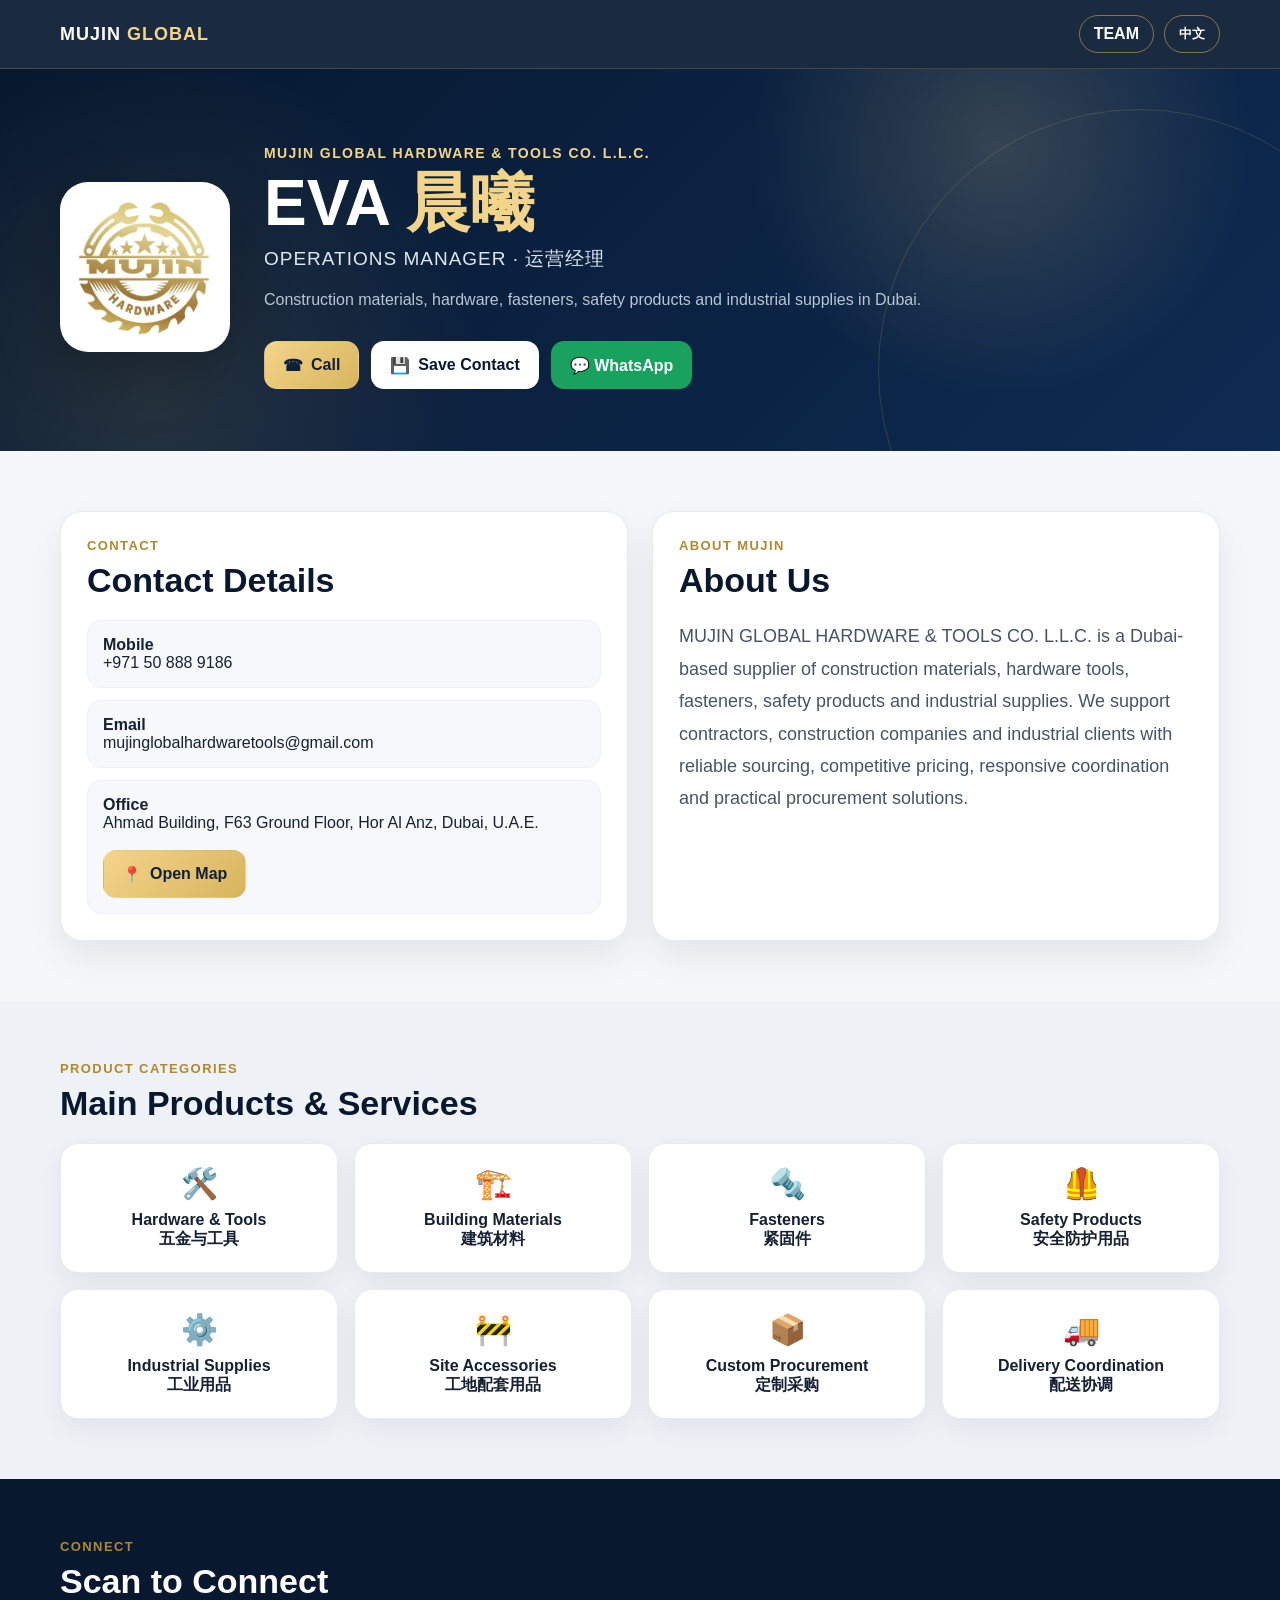
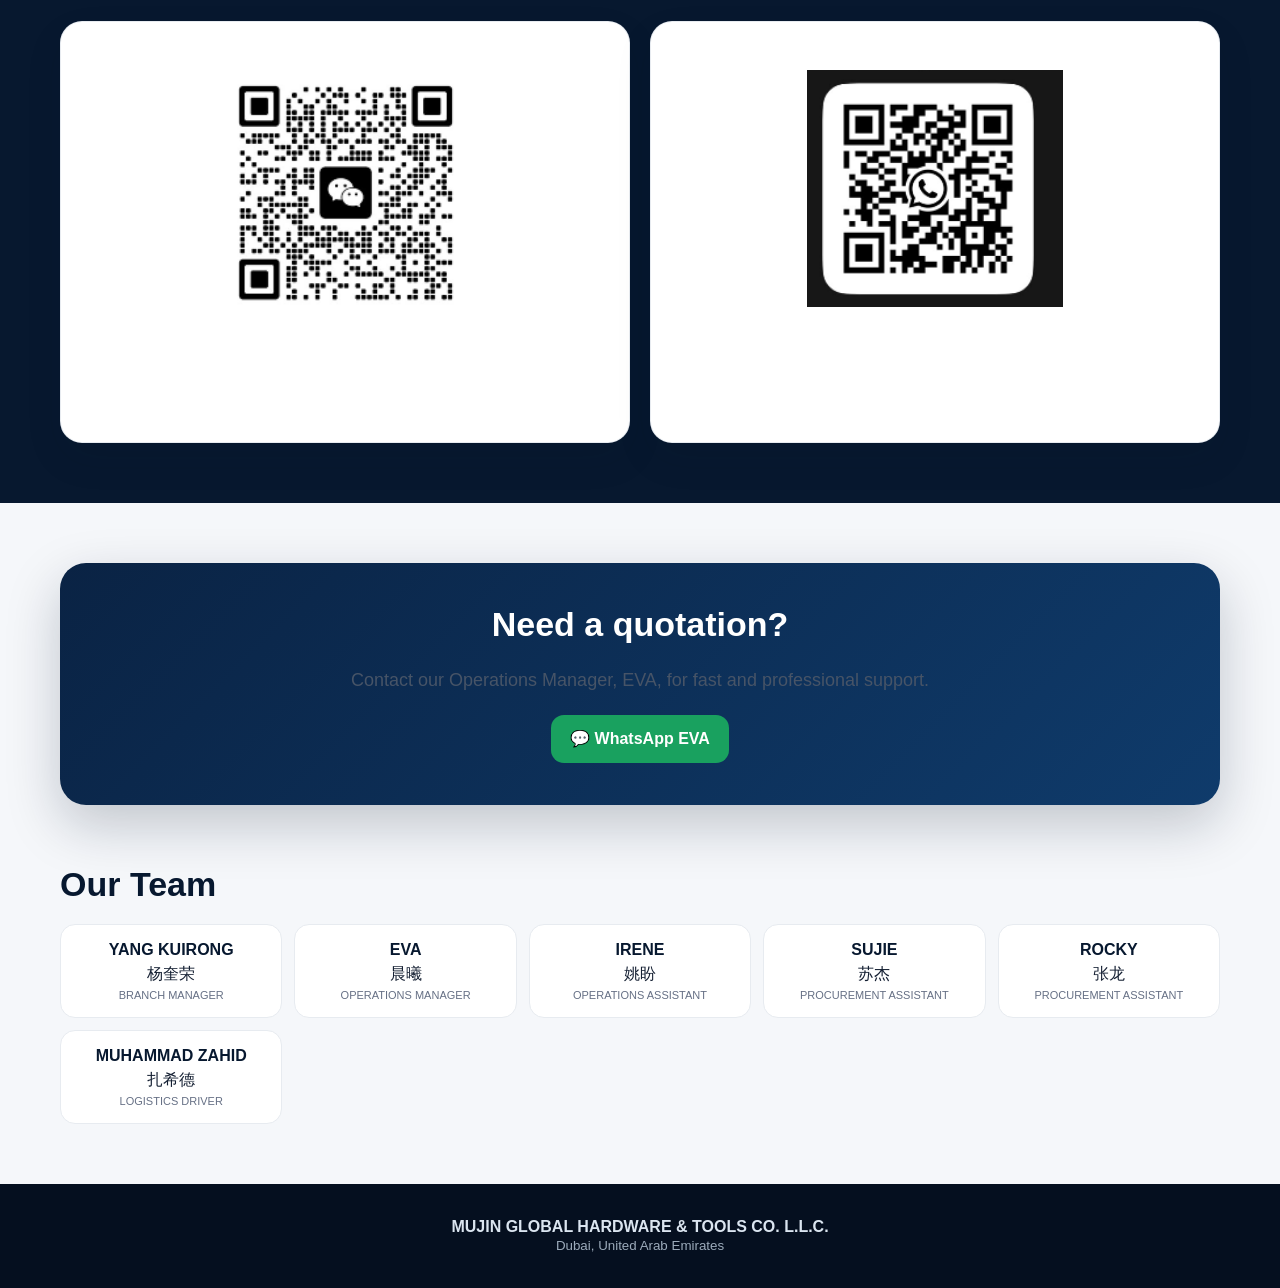
==== eva.html @ eae4a521 "Add files via upload" ====
<!doctype html>
<html lang="en">
<head>
<meta charset="utf-8">
<meta name="viewport" content="width=device-width,initial-scale=1">
<title>EVA | MUJIN GLOBAL</title>
<meta name="description" content="Digital business card of EVA at MUJIN GLOBAL">
<link rel="stylesheet" href="style.css">
</head>
<body>
<header class="topbar">
  <div class="container nav">
    <a class="brand" href="index.html">MUJIN <span>GLOBAL</span></a>
    <div class="nav-actions"><a class="nav-link" href="index.html#team">TEAM</a><button class="lang-btn" id="langBtn">中文</button></div>
  </div>
</header>

<section class="hero">
  <div class="container hero-grid">
    <div class="logo-box"><img src="assets/company_mark.png" alt="MUJIN GLOBAL logo"></div>
    <div>
      <div class="kicker">MUJIN GLOBAL HARDWARE & TOOLS CO. L.L.C.</div>
      <h1>EVA <span style="color:var(--gold2)">晨曦</span></h1>
      <div class="role">OPERATIONS MANAGER · 运营经理</div>
      <div class="hero-note en">Construction materials, hardware, fasteners, safety products and industrial supplies in Dubai.</div>
      <div class="hero-note cn">迪拜建筑材料、五金工具、紧固件、安全防护用品及工业物资供应。</div>
      <div class="actions">
        <a class="btn gold" href="tel:+971508889186">☎ <span class="en">Call</span><span class="cn">拨打电话</span></a>
        <a class="btn white" href="vcards/eva.vcf" download>💾 <span class="en">Save Contact</span><span class="cn">保存联系人</span></a>
        <a class="btn green" href="https://wa.me/971508889186?text=Hello%20EVA,%20I%20would%20like%20to%20make%20an%20inquiry." target="_blank">💬 WhatsApp</a>
      </div>
    </div>
  </div>
</section>

<section class="section">
  <div class="container grid-2">
    <div class="card">
      <div class="eyebrow">CONTACT</div>
      <h2 class="en">Contact Details</h2><h2 class="cn">联系方式</h2>
      <div class="contact-list">
        <div class="contact-item"><strong>Mobile</strong><br>+971 50 888 9186</div>
        <div class="contact-item"><strong>Email</strong><br><a href="mailto:mujinglobalhardwaretools@gmail.com">mujinglobalhardwaretools@gmail.com</a></div>
        <div class="contact-item"><strong class="en">Office</strong><strong class="cn">公司地址</strong><br>Ahmad Building, F63 Ground Floor, Hor Al Anz, Dubai, U.A.E.<br><br><a class="btn gold" target="_blank" href="https://www.google.com/maps/search/?api=1&query=Ahmad+Building+F63+Ground+Floor+Hor+Al+Anz+Dubai">📍 <span class="en">Open Map</span><span class="cn">打开地图</span></a></div>
      </div>
    </div>
    <div class="card">
      <div class="eyebrow">ABOUT MUJIN</div>
      <h2 class="en">About Us</h2><h2 class="cn">公司介绍</h2>
      <p class="lead en">MUJIN GLOBAL HARDWARE & TOOLS CO. L.L.C. is a Dubai-based supplier of construction materials, hardware tools, fasteners, safety products and industrial supplies. We support contractors, construction companies and industrial clients with reliable sourcing, competitive pricing, responsive coordination and practical procurement solutions.</p>
      <p class="lead cn">MUJIN GLOBAL HARDWARE & TOOLS CO. L.L.C. 是一家位于迪拜的建筑材料、五金工具、紧固件、安全防护用品及工业物资供应商。我们为承包商、建筑公司及工业客户提供可靠寻源、有竞争力的价格、及时协调与高效采购解决方案。</p>
    </div>
  </div>
</section>

<section class="section alt">
  <div class="container">
    <div class="eyebrow">PRODUCT CATEGORIES</div>
    <h2 class="en">Main Products & Services</h2>
    <h2 class="cn">主营产品与服务</h2>
    <div class="products"><div class="product"><b>🛠️</b><span class="en">Hardware & Tools</span><span class="cn">五金与工具</span></div>
<div class="product"><b>🏗️</b><span class="en">Building Materials</span><span class="cn">建筑材料</span></div>
<div class="product"><b>🔩</b><span class="en">Fasteners</span><span class="cn">紧固件</span></div>
<div class="product"><b>🦺</b><span class="en">Safety Products</span><span class="cn">安全防护用品</span></div>
<div class="product"><b>⚙️</b><span class="en">Industrial Supplies</span><span class="cn">工业用品</span></div>
<div class="product"><b>🚧</b><span class="en">Site Accessories</span><span class="cn">工地配套用品</span></div>
<div class="product"><b>📦</b><span class="en">Custom Procurement</span><span class="cn">定制采购</span></div>
<div class="product"><b>🚚</b><span class="en">Delivery Coordination</span><span class="cn">配送协调</span></div></div>
  </div>
</section>

<section class="section dark">
  <div class="container">
    <div class="eyebrow">CONNECT</div>
    <h2 class="en">Scan to Connect</h2>
    <h2 class="cn">扫码联系</h2>
    <div class="qr-grid">
      <div class="qr-card card">
        <img src="assets/eva_wechat.png" alt="WeChat QR">
        <h3>WeChat</h3>
        <p class="en">Scan to add EVA on WeChat</p>
        <p class="cn">扫码添加晨曦微信</p>
      </div>
      
      <div class="qr-card card">
        <img src="assets/eva_whatsapp.png" alt="WhatsApp QR">
        <h3>WhatsApp</h3>
        <p class="en">Scan to contact EVA</p>
        <p class="cn">扫码联系晨曦</p>
      </div>
    </div>
  </div>
</section>

<section class="section">
  <div class="container">
    <div class="cta">
      <h2 class="en">Need a quotation?</h2>
      <h2 class="cn">需要报价或采购咨询？</h2>
      <p class="lead en">Contact our Operations Manager, EVA, for fast and professional support.</p>
      <p class="lead cn">请联系运营经理 EVA，我们将及时为您提供专业支持。</p>
      <a class="btn green" href="https://wa.me/971508889186?text=Hello%20EVA,%20I%20would%20like%20to%20request%20a%20quotation." target="_blank">💬 WhatsApp EVA</a>
    </div>
  </div>
</section>

<section class="section" style="padding-top:0">
  <div class="container">
    <h2 class="en">Our Team</h2><h2 class="cn">团队名片</h2>
    <div class="team"><a href="yang.html"><strong>YANG KUIRONG</strong><span>杨奎荣</span><small>BRANCH MANAGER</small></a>
<a href="eva.html"><strong>EVA</strong><span>晨曦</span><small>OPERATIONS MANAGER</small></a>
<a href="irene.html"><strong>IRENE</strong><span>姚盼</span><small>OPERATIONS ASSISTANT</small></a>
<a href="sujie.html"><strong>SUJIE</strong><span>苏杰</span><small>PROCUREMENT ASSISTANT</small></a>
<a href="rocky.html"><strong>ROCKY</strong><span>张龙</span><small>PROCUREMENT ASSISTANT</small></a>
<a href="zahid.html"><strong>MUHAMMAD ZAHID</strong><span>扎希德</span><small>LOGISTICS DRIVER</small></a></div>
  </div>
</section>

<footer class="footer">
  <div class="container">
    <strong>MUJIN GLOBAL HARDWARE & TOOLS CO. L.L.C.</strong><br>
    <small>Dubai, United Arab Emirates</small>
  </div>
</footer>
<script src="app.js"></script>
</body>
</html>
---- style.css ----
:root{
  --navy:#07182f;
  --navy2:#0e2b52;
  --gold:#d8b45d;
  --gold2:#f3d58a;
  --cream:#f7f3e8;
  --white:#ffffff;
  --text:#152033;
  --muted:#667085;
  --green:#19a15f;
  --line:#e7ebf0;
}
*{box-sizing:border-box}
html{scroll-behavior:smooth}
body{
  margin:0;
  font-family:Inter,Arial,"Microsoft YaHei",sans-serif;
  color:var(--text);
  background:#f5f7fa;
}
a{text-decoration:none;color:inherit}
img{max-width:100%}
.container{width:min(1160px,92%);margin:auto}
.topbar{
  position:sticky;top:0;z-index:20;
  backdrop-filter:blur(16px);
  background:rgba(7,24,47,.92);
  border-bottom:1px solid rgba(216,180,93,.22);
}
.nav{min-height:68px;display:flex;align-items:center;justify-content:space-between;gap:18px}
.brand{font-weight:900;letter-spacing:1px;color:#fff;font-size:18px}
.brand span{color:var(--gold2)}
.nav-actions{display:flex;gap:10px;align-items:center}
.lang-btn,.nav-link{
  border:1px solid rgba(216,180,93,.55);
  color:#fff;background:transparent;padding:9px 14px;border-radius:999px;
  font-weight:800;cursor:pointer
}
.hero{
  position:relative;overflow:hidden;color:#fff;padding:76px 0 62px;
  background:
    radial-gradient(circle at 78% 20%,rgba(243,213,138,.18),transparent 24%),
    radial-gradient(circle at 12% 82%,rgba(216,180,93,.14),transparent 28%),
    linear-gradient(135deg,var(--navy) 0%,var(--navy2) 100%);
}
.hero:after{
  content:"";position:absolute;inset:auto -120px -180px auto;width:520px;height:520px;
  border:1px solid rgba(216,180,93,.18);border-radius:50%
}
.hero-grid{display:grid;grid-template-columns:170px 1fr;gap:34px;align-items:center;position:relative;z-index:1}
.logo-box{
  width:170px;height:170px;background:#fff;border-radius:28px;padding:16px;
  display:flex;align-items:center;justify-content:center;
  box-shadow:0 20px 60px rgba(0,0,0,.28)
}
.logo-box img{width:100%;height:100%;object-fit:contain}
.kicker{color:var(--gold2);font-weight:900;letter-spacing:1.4px;font-size:14px}
h1{font-size:clamp(38px,5vw,68px);line-height:1.02;margin:10px 0}
.role{font-size:19px;letter-spacing:1px;color:#dfe7f0}
.hero-note{margin-top:14px;color:#b9c6d4;max-width:760px;line-height:1.7}
.actions{display:flex;flex-wrap:wrap;gap:12px;margin-top:28px}
.btn{
  display:inline-flex;align-items:center;justify-content:center;gap:8px;
  min-height:48px;padding:13px 18px;border-radius:13px;font-weight:900;
  border:1px solid transparent;transition:.2s ease
}
.btn:hover{transform:translateY(-2px)}
.btn.gold{background:linear-gradient(135deg,var(--gold2),var(--gold));color:#10203a}
.btn.white{background:#fff;color:var(--navy)}
.btn.green{background:var(--green);color:#fff}
.btn.outline{border-color:rgba(255,255,255,.35);color:#fff}
.section{padding:60px 0}
.section.alt{background:#eef2f6}
.section.dark{background:var(--navy);color:#fff}
.section h2{font-size:34px;margin:0 0 20px;color:var(--navy)}
.section.dark h2{color:#fff}
.lead{font-size:18px;line-height:1.8;color:#475467}
.section.dark .lead{color:#cdd7e3}
.eyebrow{font-size:13px;letter-spacing:1.4px;font-weight:900;color:#b1882c;margin-bottom:8px}
.card{
  background:#fff;border-radius:22px;padding:26px;
  box-shadow:0 16px 38px rgba(16,24,40,.08);
  border:1px solid rgba(229,233,239,.9)
}
.grid-2{display:grid;grid-template-columns:1fr 1fr;gap:24px}
.grid-3{display:grid;grid-template-columns:repeat(3,1fr);gap:18px}
.products{display:grid;grid-template-columns:repeat(4,1fr);gap:16px}
.product{
  background:#fff;border-radius:18px;padding:22px;text-align:center;font-weight:900;
  border:1px solid var(--line);box-shadow:0 10px 28px rgba(16,24,40,.06)
}
.product b{display:block;font-size:30px;margin-bottom:10px}
.product span{display:block}
.contact-list{display:grid;gap:12px}
.contact-item{padding:15px;border-radius:14px;background:#f6f8fb;border:1px solid #edf0f4}
.qr-grid{display:grid;grid-template-columns:repeat(2,1fr);gap:20px}
.qr-card{text-align:center}
.qr-card img{width:min(280px,100%);aspect-ratio:1;object-fit:contain;background:#fff;border-radius:20px;padding:12px}
.qr-card h3{margin:12px 0 6px}
.feature{
  background:#fff;border:1px solid var(--line);border-radius:18px;padding:22px;
  box-shadow:0 10px 28px rgba(16,24,40,.05)
}
.feature b{font-size:26px;display:block;margin-bottom:10px}
.feature strong{display:block;color:var(--navy);margin-bottom:6px}
.cta{
  text-align:center;padding:42px;border-radius:26px;color:#fff;
  background:linear-gradient(135deg,#0a2344,#0f3b6b);
  box-shadow:0 20px 54px rgba(7,24,47,.22)
}
.cta h2{color:#fff}
.team{display:grid;grid-template-columns:repeat(5,1fr);gap:12px}
.team a{background:#fff;padding:16px;border-radius:15px;text-align:center;border:1px solid var(--line)}
.team strong{display:block;color:var(--navy);margin-bottom:5px}
.footer{background:#050f1f;color:#dbe5f0;padding:34px 0;text-align:center}
.footer small{color:#9cabbb}
.cn,.en{display:none}
body.lang-en .en{display:inline}
body.lang-zh .cn{display:inline}
body.lang-en div.en,body.lang-zh div.cn,
body.lang-en p.en,body.lang-zh p.cn,
body.lang-en h2.en,body.lang-zh h2.cn,
body.lang-en h3.en,body.lang-zh h3.cn{display:block}
@media(max-width:900px){
  .products{grid-template-columns:repeat(2,1fr)}
  .team{grid-template-columns:repeat(2,1fr)}
  .grid-3{grid-template-columns:1fr}
}
@media(max-width:680px){
  .hero{padding-top:52px}
  .hero-grid{grid-template-columns:1fr;text-align:center}
  .logo-box{margin:auto;width:145px;height:145px}
  .actions{justify-content:center}
  .grid-2,.qr-grid{grid-template-columns:1fr}
  .products{grid-template-columns:1fr 1fr}
  .nav-link{display:none}
  h1{font-size:44px}
  .section{padding:46px 0}
}

.department-block{margin-top:34px}
.department-heading{display:flex;align-items:center;gap:14px;margin-bottom:14px}
.department-heading h3{font-size:24px;margin:0;color:#fff}
.department-heading:after{content:"";height:1px;flex:1;background:rgba(255,255,255,.16)}
.department-grid{display:grid;grid-template-columns:repeat(2,1fr);gap:16px}
.staff-card{display:block;position:relative;overflow:hidden}
.staff-card h3{font-size:24px;margin:8px 0;color:var(--navy)}
.staff-card h3 span{color:#b1882c}
.staff-card p{color:var(--muted)}
.staff-icon{font-size:34px}
.open-card{color:#b1882c}
.team a small{display:block;color:#667085;margin-top:4px;font-size:11px}
@media(max-width:680px){
  .department-grid{grid-template-columns:1fr}
}
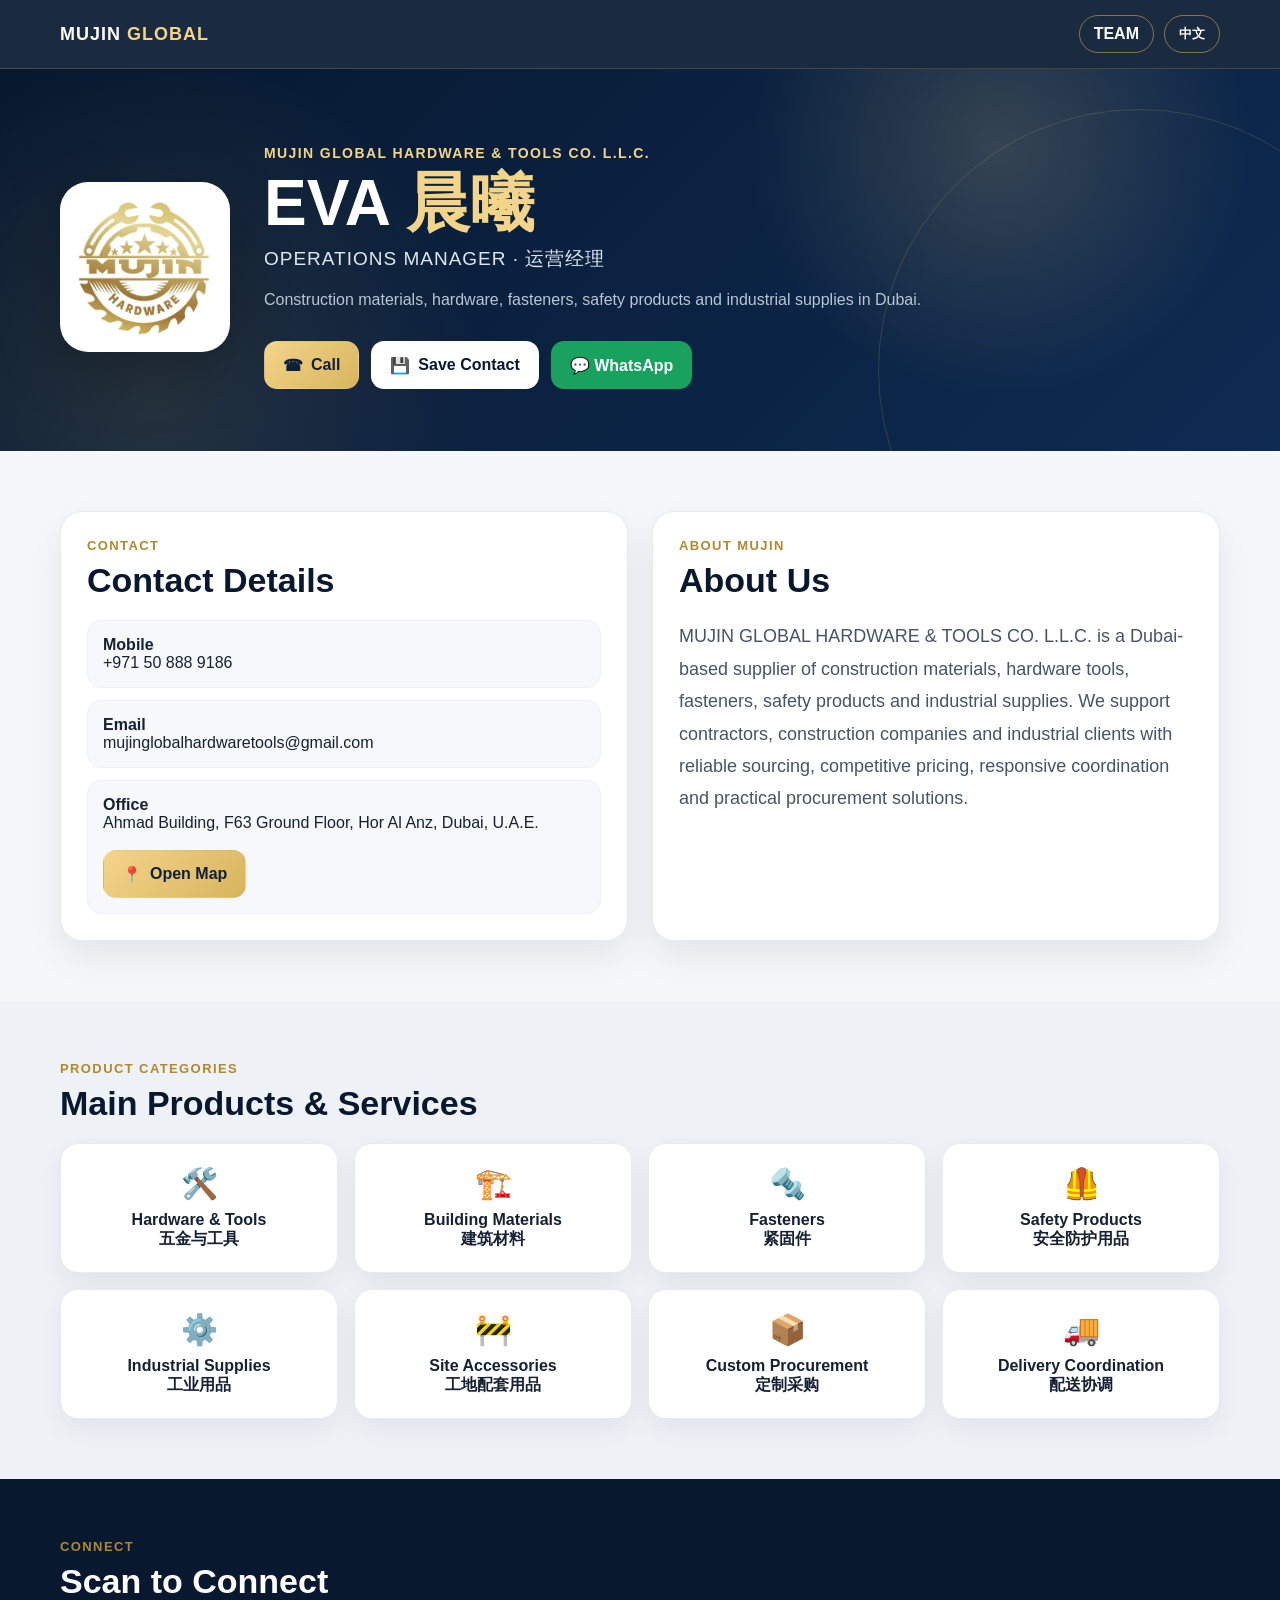
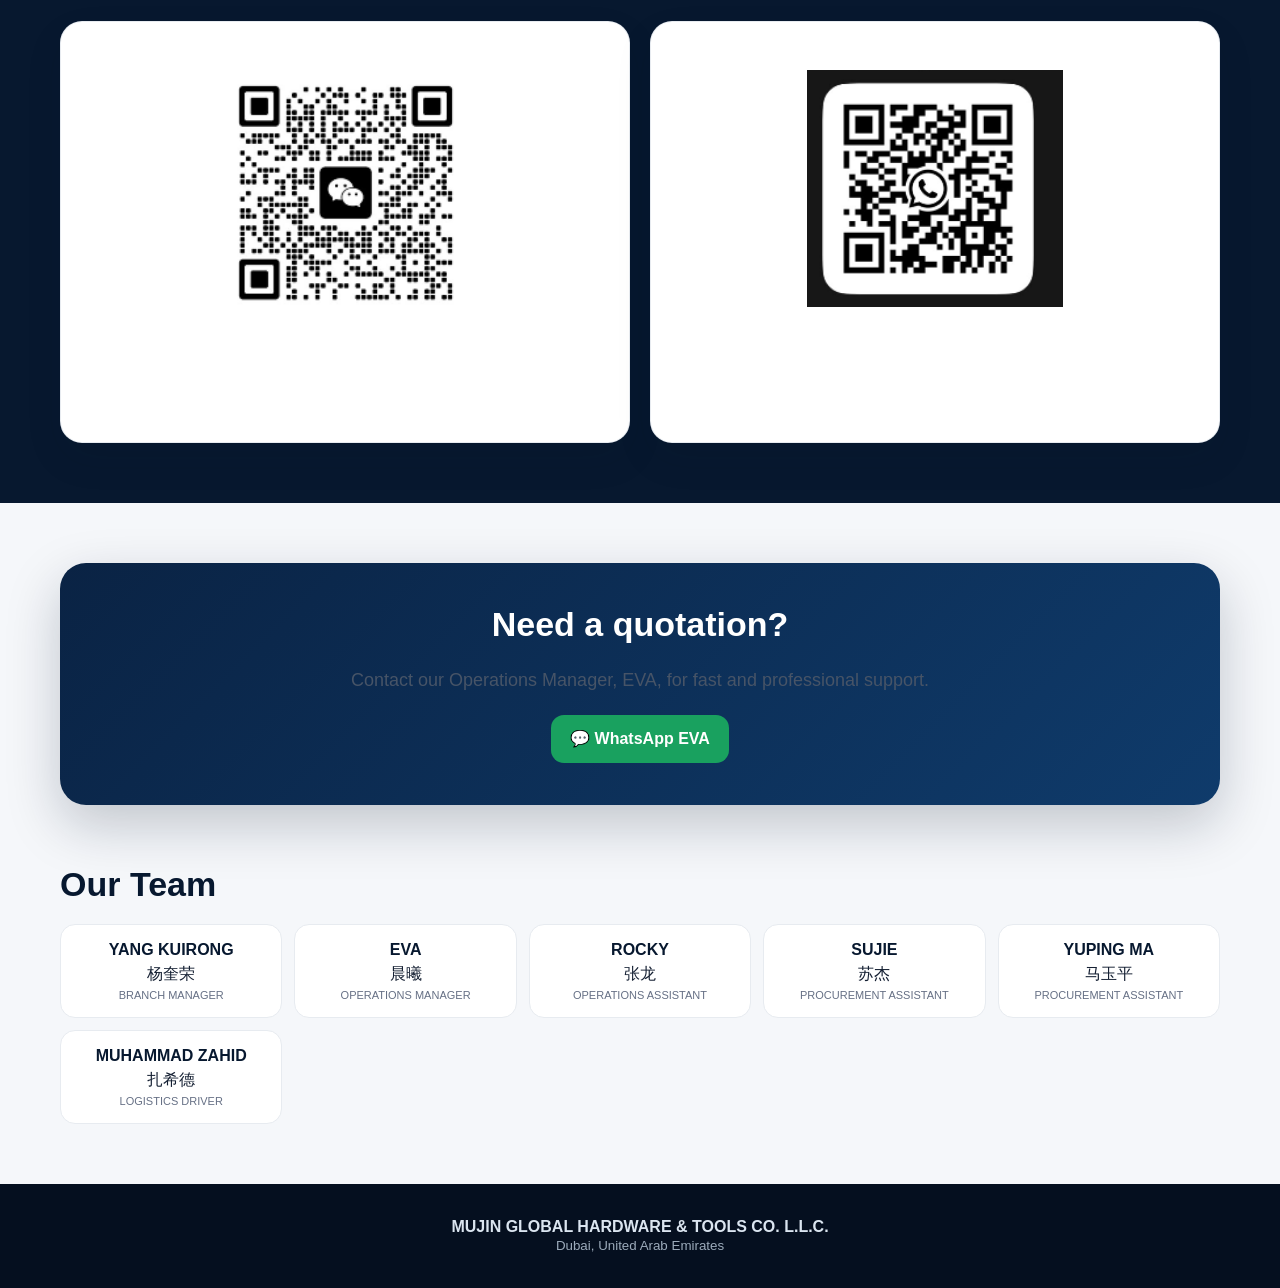
==== commit 27847cea: "Update eva.html" ====
--- a/eva.html
+++ b/eva.html
@@ -107,11 +107,11 @@
 <section class="section" style="padding-top:0">
   <div class="container">
     <h2 class="en">Our Team</h2><h2 class="cn">团队名片</h2>
-    <div class="team"><a href="yang.html"><strong>YANG KUIRONG</strong><span>杨奎荣</span><small>BRANCH MANAGER</small></a>
+        <div class="team"><a href="yang.html"><strong>YANG KUIRONG</strong><span>杨奎荣</span><small>BRANCH MANAGER</small></a>
 <a href="eva.html"><strong>EVA</strong><span>晨曦</span><small>OPERATIONS MANAGER</small></a>
-<a href="irene.html"><strong>IRENE</strong><span>姚盼</span><small>OPERATIONS ASSISTANT</small></a>
+<a href="rocky.html"><strong>ROCKY</strong><span>张龙</span><small>OPERATIONS ASSISTANT</small></a>
 <a href="sujie.html"><strong>SUJIE</strong><span>苏杰</span><small>PROCUREMENT ASSISTANT</small></a>
-<a href="rocky.html"><strong>ROCKY</strong><span>张龙</span><small>PROCUREMENT ASSISTANT</small></a>
+<a href="yuping.html"><strong>YUPING MA</strong><span>马玉平</span><small>PROCUREMENT ASSISTANT</small></a>
 <a href="zahid.html"><strong>MUHAMMAD ZAHID</strong><span>扎希德</span><small>LOGISTICS DRIVER</small></a></div>
   </div>
 </section>
@@ -124,4 +124,4 @@
 </footer>
 <script src="app.js"></script>
 </body>
-</html>+</html>
